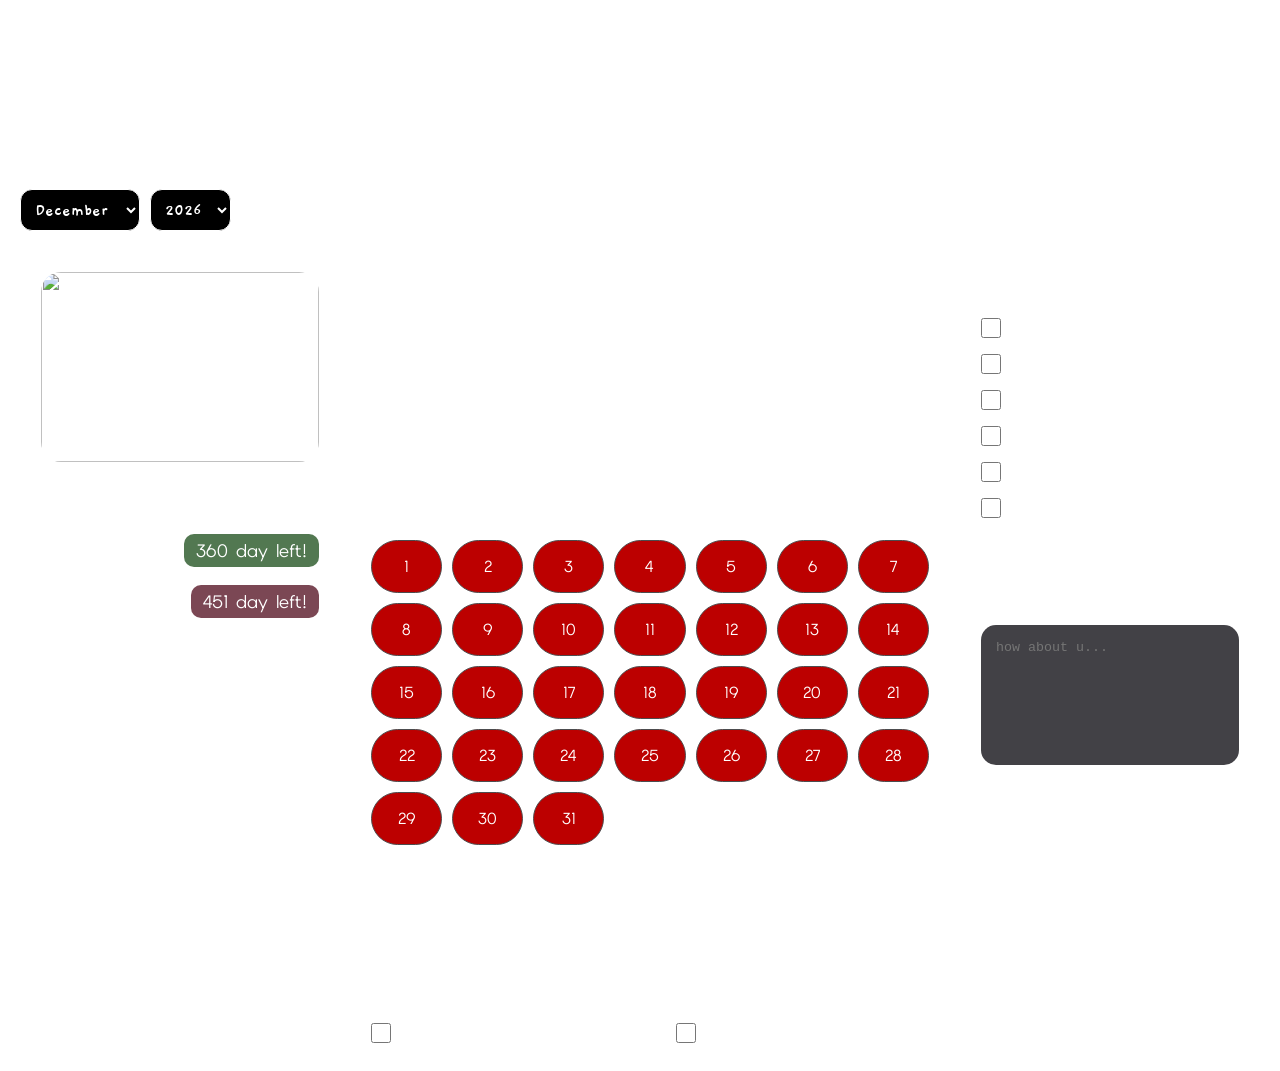
==== game.html @ fe56dc9c "Add files via upload" ====
<!DOCTYPE html>
<html lang="th">

<head>
    <meta charset="UTF-8" />
    <meta name="viewport" content="width=device-width, initial-scale=1.0" />
    <link rel="preconnect" href="https://fonts.googleapis.com">
    <link rel="preconnect" href="https://fonts.gstatic.com" crossorigin>
    <link rel="icon" type="image/x-icon" href="../clover.png">
    <link rel="preconnect" href="https://fonts.googleapis.com">
    <link rel="preconnect" href="https://fonts.gstatic.com" crossorigin>
    <link
        href="https://fonts.googleapis.com/css2?family=Bitcount+Prop+Single:wght@248&family=Elms+Sans:ital,wght@0,100..900;1,100..900&family=Gaegu&family=Plus+Jakarta+Sans:ital,wght@0,200..800;1,200..800&display=swap"
        rel="stylesheet">
    <title>Study Checklist</title>

    <style>
        :root {
            --color: #ffffff;
            --bac: ;
            --dayred: #bc0000;
            --daygreen: green;
            --progress: #ffffff;

        }

        .gaegu-regular {
            font-family: "Gaegu", sans-serif;
            font-weight: 400;
            font-style: normal;
        }

        .bitcount-prop-single {
            font-family: "Bitcount Prop Single", system-ui;
            font-optical-sizing: auto;
            font-weight: 248;
            font-style: normal;
            font-variation-settings:
                "slnt" 0,
                "CRSV" 0.5,
                "ELSH" 0,
                "ELXP" 0;
        }

        .elms-sans {
            font-family: "Elms Sans", sans-serif;
            font-optical-sizing: auto;
            font-weight: 200;
            font-style: normal;
        }

        * {
            margin: 0;
            padding: 0;
            box-sizing: border-box;
        }

        body {
            background: url(https://i.pinimg.com/736x/06/e0/ad/06e0adb86043ca35efed46d8f6ef6352.jpg);
            background-size: cover;
            color: var(--color);
            padding: 20px;
            font-family: "Elms Sans", sans-serif;
            font-weight: 400;
        }

        .back {
            width: 140px;
            margin: 10px;
            padding: 10px;
            color: white;
            border: 1px solid white;
            text-align: center;
            border-radius: 90px;
        }

        .back a {
            text-decoration: none;
            color: white;
        }

        .back a:hover {
            text-decoration: underline;
            color: #98daee;
        }

        /* MAIN */
        .container {
            max-width: 1500px;
            margin: auto;
        }

        h1 {
            text-align: center;
            border-radius: 90px;
            padding: 15px;
            border: 1px solid var;
            width: 100%;
            background-color: var(--bac);
            font-size: 45px;
            margin-bottom: 20px;
            font-family: "Gaegu", sans-serif;
        }

        h2 {
            font-family: "Gaegu", sans-serif;
            font-weight: 600;
        }

        /* TOP BAR */
        .top-bar {
            display: flex;
            gap: 10px;
            flex-wrap: wrap;
            margin-bottom: 20px;

        }

        select {
            padding: 10px;
            border: none;
            border-radius: 12px;
            border: 1px solid var(--color);
            background: black;
            color: var(--color);
            font-size: 18px;
            font-family: "Gaegu", sans-serif;
            font-weight: 600;
        }

        /* LAYOUT */
        .layout {
            display: flex;
            gap: 10px;
            align-items: flex-start;

        }

        /* main */
        main {
            flex: 2;
            height: 800px;
            overflow: hidden;
            overflow-y: auto;
            overflow-x: hidden;

        }

        ::-webkit-scrollbar {
            scrollbar-width: none;
        }

        main::-webkit-scrollbar {
            width: 8px;
        }

        /* RIGHT */
        .right-sidebar {
            flex: 1;
        }

        /* CARD */
        .card {
            background: var(--bc);
            border: 1px solid var(--color);
            padding: 20px;
            border-radius: 15px;
            margin-bottom: 20px;
        }

        .box {
            display: flex;
            gap: 10px
        }

        /* CALENDAR */
        .calendar {
            display: grid;
            grid-template-columns: repeat(7, 1fr);
            gap: 10px;
            margin-top: 20px;
        }

        .day {
            border: 1px solid #4c4c4e;
            background-color: var(--dayred);
            color: var(--color);
            padding: 15px;
            border-radius: 100px;
            text-align: center;
            cursor: pointer;
            transition: 0.2s;
            user-select: none;
        }

        .day:hover {
            transform: scale(1.05);
        }

        .done {
            background: var(--daygreen) !important;
        }

        /* PROGRESS BAR */
        .progress-container {
            width: 100%;
            height: 22px;
            background: var(--progress);
            border-radius: 20px;
            overflow: hidden;
            margin-top: 15px;
        }

        .progress {
            height: 100%;
            width: 0%;
            background: #ffe46a;
            transition: 0.3s;
        }

        /* YEAR */
        .level-box {
            display: flex;
            justify-content: space-between;
            align-items: center;
            gap: 10px;
            flex-wrap: wrap;
        }

        /* TEXTAREA */
        textarea {
            width: 100%;
            height: 140px;
            margin-top: 15px;
            border: none;
            border-radius: 15px;
            padding: 15px;
            background: #424146;
            color: var(--color);
            resize: none;
        }

        /* TASKS */
        .task,
        .checklist-item {
            display: flex;
            align-items: center;
            gap: 10px;
            margin-top: 15px;
        }

        input[type="checkbox"] {
            width: 20px;
            height: 20px;
        }

        /* TEXT */
        .small-text {
            opacity: 0.8;
            margin-top: 10px;
        }

        .dday-card {
            height: auto;
            width: 320px;
            border: 1px solid var(--color);
            padding: 20px;
            border-radius: 15px;
            color: var(--color);

        }

        .dday-image {

            width: 100%;
            height: 190px;
            object-fit: cover;
            border-radius: 20px;
            margin-bottom: 20px;
            background-position: center 50%;

        }

        .dday-card h2 {
            margin-bottom: 25px;
            font-size: 20px;
        }

        .dday-item {

            display: flex;
            align-items: center;
            justify-content: space-between;
            margin-bottom: 18px;
            font-size: 18px;

        }

        .dday-item span:last-child {

            padding: 5px 12px;
            border-radius: 10px;

        }

        .pink span:last-child {

            background: #527851;

        }

        .green span:last-child {

            background: #7b4754;

        }

        /* MOBILE */
        @media (max-width: 600px) {

            .dday-card {
                width: 100%;
                padding: 15px;
                border-radius: 20px;
            }

            .dday-card h2 {
                font-size: 24px;
            }

            .dday-item {
                font-size: 18px;
            }

            .dday-image {
                height: 150px;
            }

        }
    </style>
</head>

<body>

    <body>

        <div class="back">
            <a href="index.html">Back Home</a>
        </div>

        <div class="container">

            <h1>Study Checklist</h1>

            <!-- MONTH YEAR -->
            <div class="top-bar">

                <select id="monthSelect"></select>

                <select id="yearSelect"></select>

            </div>

            <div class="layout">

                <!-- LEFT -->
                <div class="dday-card">

                    <img src="https://media1.tenor.com/m/Ib9QHJZJxbwAAAAC/denji-chainsaw-man.gif" class="dday-image">

                    <h2>✿ d-day counter</h2>

                    <div class="dday-item pink">
                        <span>TGAT-TPAT</span>
                        <span id="tgatDay"></span>
                    </div>

                    <div class="dday-item green">
                        <span>ALEVEL</span>
                        <span id="alevelDay"></span>
                    </div>

                </div>


                <!-- MAIN -->
                <main>

                    <!-- YEAR STREAK -->
                    <div class="card">

                        <div class="level-box">

                            <div>
                                <h2>Year Streak</h2>
                                <p id="streakText">0 Days</p>
                            </div>

                            <div>
                                <h2 id="levelText">Level 1</h2>
                            </div>

                        </div>

                        <div class="progress-container">
                            <div class="progress" id="yearProgress"></div>
                        </div>

                    </div>


                    <!-- CALENDAR -->
                    <div class="card">

                        <h2>Monthly Study Tracker</h2>

                        <div class="progress-container">
                            <div class="progress" id="monthProgress"></div>
                        </div>

                        <p class="small-text" id="monthText">
                            0%
                        </p>

                        <div class="calendar" id="calendar"></div>

                    </div>


                    <!-- SUBJECT BOX -->
                    <div class="box">


                        <!-- SUBJECT 1 -->
                        <div class="card">

                            <h2>MATH</h2>

                            <div class="progress-container">
                                <div class="progress" id="subjectProgress1"></div>
                            </div>

                            <p class="small-text" id="subjectText1">
                                0%
                            </p>

                            <div class="task">
                                <input type="checkbox" class="subjectCheck1">
                                <label>เซต</label>
                            </div>

                            <div class="task">
                                <input type="checkbox" class="subjectCheck1">
                                <label>ตรรกศาสตร์</label>
                            </div>

                            <div class="task">
                                <input type="checkbox" class="subjectCheck1">
                                <label>จำนวนจริง</label>
                            </div>

                            <div class="task">
                                <input type="checkbox" class="subjectCheck1">
                                <label>ความสัมพันธ์และฟังก์ชัน</label>
                            </div>

                            <div class="task">
                                <input type="checkbox" class="subjectCheck1">
                                <label>ฟังก์ชันเอกซ์โพเนนเชียลและฟังก์ชันลอการิทึม</label>
                            </div>

                            <div class="task">
                                <input type="checkbox" class="subjectCheck1">
                                <label>เรขาคณิตวิเคราะห์และภาคตัดกรวย</label>
                            </div>

                            <div class="task">
                                <input type="checkbox" class="subjectCheck1">
                                <label>หลักการนับเบื้องต้น</label>
                            </div>

                            <div class="task">
                                <input type="checkbox" class="subjectCheck1">
                                <label>ความน่าจะเป็น</label>
                            </div>

                            <div class="task">
                                <input type="checkbox" class="subjectCheck1">
                                <label>ฟังก์ชันตรีโกณมิติ</label>
                            </div>

                            <div class="task">
                                <input type="checkbox" class="subjectCheck1">
                                <label>เมทริกซ์</label>
                            </div>

                            <div class="task">
                                <input type="checkbox" class="subjectCheck1">
                                <label>เวกเตอร์</label>
                            </div>

                            <div class="task">
                                <input type="checkbox" class="subjectCheck1">
                                <label>จำนวนเชิงซ้อน</label>
                            </div>


                            <div class="task">
                                <input type="checkbox" class="subjectCheck1">
                                <label>ลำดับและอนุกรม</label>
                            </div>

                            <div class="task">
                                <input type="checkbox" class="subjectCheck1">
                                <label>แคลคูลัสเบื้องต้น</label>
                            </div>

                            <div class="task">
                                <input type="checkbox" class="subjectCheck1">
                                <label>ความหมายของสถิติศาสตร์และข้อมูล</label>
                            </div>

                            <div class="task">
                                <input type="checkbox" class="subjectCheck1">
                                <label>การวิเคราะห์และนำเสนอข้อมูลเชิงคุณภาพ</label>
                            </div>

                            <div class="task">
                                <input type="checkbox" class="subjectCheck1">
                                <label>การวิเคราะห์และนำเสนอข้อมูลเชิงปริมาณ</label>
                            </div>

                            <div class="task">
                                <input type="checkbox" class="subjectCheck1">
                                <label>ตัวแปรสุ่มและการแจกแจงความน่าจะเป็น</label>
                            </div>

                        </div>



                        <!-- SUBJECT 2 -->
                        <div class="card">

                            <h2>ALEVEL MATH 1</h2>

                            <div class="progress-container">
                                <div class="progress" id="subjectProgress2"></div>
                            </div>

                            <p class="small-text" id="subjectText2">
                                0%
                            </p>

                            <div class="task">
                                <input type="checkbox" class="subjectCheck2">
                                <label>เซต</label>
                            </div>

                            <div class="task">
                                <input type="checkbox" class="subjectCheck2">
                                <label>ตรรกศาสตร์</label>
                            </div>

                            <div class="task">
                                <input type="checkbox" class="subjectCheck2">
                                <label>จำนวนจริง</label>
                            </div>

                            <div class="task">
                                <input type="checkbox" class="subjectCheck2">
                                <label>ความสัมพันธ์และฟังก์ชัน</label>
                            </div>

                            <div class="task">
                                <input type="checkbox" class="subjectCheck2">
                                <label>ฟังก์ชันเอกซ์โพเนนเชียลและฟังก์ชันลอการิทึม</label>
                            </div>

                            <div class="task">
                                <input type="checkbox" class="subjectCheck2">
                                <label>เรขาคณิตวิเคราะห์และภาคตัดกรวย</label>
                            </div>

                            <div class="task">
                                <input type="checkbox" class="subjectCheck1">
                                <label>หลักการนับเบื้องต้น</label>
                            </div>

                            <div class="task">
                                <input type="checkbox" class="subjectCheck1">
                                <label>ความน่าจะเป็น</label>
                            </div>

                            <div class="task">
                                <input type="checkbox" class="subjectCheck2">
                                <label>ฟังก์ชันตรีโกณมิติ</label>
                            </div>

                            <div class="task">
                                <input type="checkbox" class="subjectCheck2">
                                <label>เมทริกซ์</label>
                            </div>

                            <div class="task">
                                <input type="checkbox" class="subjectCheck2">
                                <label>เวกเตอร์</label>
                            </div>

                            <div class="task">
                                <input type="checkbox" class="subjectCheck2">
                                <label>จำนวนเชิงซ้อน</label>
                            </div>

                            <div class="task">
                                <input type="checkbox" class="subjectCheck2">
                                <label>ลำดับและอนุกรม</label>
                            </div>

                            <div class="task">
                                <input type="checkbox" class="subjectCheck2">
                                <label>แคลคูลัสเบื้องต้น</label>
                            </div>

                            <div class="task">
                                <input type="checkbox" class="subjectCheck2">
                                <label>ความหมายของสถิติศาสตร์และข้อมูล</label>
                            </div>

                            <div class="task">
                                <input type="checkbox" class="subjectCheck2">
                                <label>การวิเคราะห์และนำเสนอข้อมูลเชิงคุณภาพ</label>
                            </div>

                            <div class="task">
                                <input type="checkbox" class="subjectCheck2">
                                <label>การวิเคราะห์และนำเสนอข้อมูลเชิงปริมาณ</label>
                            </div>

                            <div class="task">
                                <input type="checkbox" class="subjectCheck2">
                                <label>ตัวแปรสุ่มและการแจกแจงความน่าจะเป็น</label>
                            </div>

                        </div>

                    </div>

                </main>


                <!-- RIGHT -->
                <div class="right-sidebar">

                    <!-- DAILY CHECKLIST -->
                    <div class="card">

                        <h2>Checklist</h2>

                        <div class="checklist-item">
                            <input type="checkbox" class="dailyCheck">
                            <label>ALEVEL MATH 1 3/71</label>
                        </div>

                        <div class="checklist-item">
                            <input type="checkbox" class="dailyCheck">
                            <label>TPAT 3 12/70</label>
                        </div>

                        <div class="checklist-item">
                            <input type="checkbox" class="dailyCheck">
                            <label>ALEVEL PHYSICS 3/71</label>
                        </div>

                        <div class="checklist-item">
                            <input type="checkbox" class="dailyCheck">
                            <label>TGAT 1 12/70</label>
                        </div>
                        <div class="checklist-item">
                            <input type="checkbox" class="dailyCheck">
                            <label>TGAT 2 12/70</label>
                        </div>
                        <div class="checklist-item">
                            <input type="checkbox" class="dailyCheck">
                            <label>TGAT 3 12/70</label>
                        </div>

                    </div>


                    <!-- STUDY STATEMENT -->
                    <div class="card">

                        <h2>Study Statement</h2>

                        <textarea id="statement" placeholder="how about u..."></textarea>

                    </div>

                </div>

            </div>

        </div>



        <script>

            // ELEMENTS
            const calendar =
                document.getElementById("calendar");

            const monthSelect =
                document.getElementById("monthSelect");

            const yearSelect =
                document.getElementById("yearSelect");

            const monthProgress =
                document.getElementById("monthProgress");

            const monthText =
                document.getElementById("monthText");

            const yearProgress =
                document.getElementById("yearProgress");

            const streakText =
                document.getElementById("streakText");

            const levelText =
                document.getElementById("levelText");

            const statement =
                document.getElementById("statement");


            // MONTHS
            const months = [
                "January",
                "February",
                "March",
                "April",
                "May",
                "June",
                "July",
                "August",
                "September",
                "October",
                "November",
                "December"
            ];


            // DATE
            const currentDate =
                new Date();


            // CREATE MONTH
            months.forEach((month, index) => {

                const option =
                    document.createElement("option");

                option.value = index;
                option.textContent = month;

                monthSelect.appendChild(option);

            });


            // CREATE YEAR
            for (let year = 2026; year <= 2035; year++) {

                const option =
                    document.createElement("option");

                option.value = year;
                option.textContent = year;

                yearSelect.appendChild(option);

            }


            // DEFAULT
            monthSelect.value =
                currentDate.getMonth();

            yearSelect.value =
                currentDate.getFullYear();


            // SAVE
            function saveData(key, data) {

                localStorage.setItem(
                    key,
                    JSON.stringify(data)
                );

            }


            // LOAD
            function loadData(key) {

                return JSON.parse(
                    localStorage.getItem(key)
                ) || [];

            }


            // CALENDAR
            function renderCalendar() {

                calendar.innerHTML = "";

                const month =
                    parseInt(monthSelect.value);

                const year =
                    parseInt(yearSelect.value);

                const daysInMonth =
                    new Date(
                        year,
                        month + 1,
                        0
                    ).getDate();

                const storageKey =
                    `calendar-${month}-${year}`;

                let savedDays =
                    loadData(storageKey);

                for (let day = 1; day <= daysInMonth; day++) {

                    const div =
                        document.createElement("div");

                    div.classList.add("day");

                    div.textContent = day;

                    if (savedDays.includes(day)) {

                        div.classList.add("done");

                    }

                    div.addEventListener("click", () => {

                        div.classList.toggle("done");

                        if (savedDays.includes(day)) {

                            savedDays =
                                savedDays.filter(
                                    d => d !== day
                                );

                        } else {

                            savedDays.push(day);

                        }

                        saveData(storageKey, savedDays);

                        updateMonthProgress(
                            daysInMonth,
                            savedDays.length
                        );

                        updateYearStats();

                    });

                    calendar.appendChild(div);

                }

                updateMonthProgress(
                    daysInMonth,
                    savedDays.length
                );

                loadStatement();

            }


            // MONTH PROGRESS
            function updateMonthProgress(total, done) {

                const percent =
                    Math.round(
                        (done / total) * 100
                    );

                monthProgress.style.width =
                    percent + "%";

                monthText.textContent =
                    percent + "% Complete";

            }


            // YEAR STREAK
            function updateYearStats() {

                let totalDone = 0;

                for (let m = 0; m < 12; m++) {

                    const key =
                        `calendar-${m}-${yearSelect.value}`;

                    const data =
                        loadData(key);

                    totalDone += data.length;

                }

                streakText.textContent =
                    totalDone + " Days";

                const percent =
                    Math.min(
                        (totalDone / 365) * 100,
                        100
                    );

                yearProgress.style.width =
                    percent + "%";

                let level = 1;

                if (totalDone >= 30) level = 2;
                if (totalDone >= 60) level = 3;
                if (totalDone >= 120) level = 4;
                if (totalDone >= 200) level = 5;
                if (totalDone >= 300) level = 6;

                levelText.textContent =
                    "Level " + level;

            }


            // STATEMENT
            function getStatementKey() {

                return `statement-${monthSelect.value}-${yearSelect.value}`;

            }


            function loadStatement() {

                const key =
                    getStatementKey();

                statement.value =
                    localStorage.getItem(key)
                    || "";

            }


            statement.addEventListener("input", () => {

                const key =
                    getStatementKey();

                localStorage.setItem(
                    key,
                    statement.value
                );

            });


            // SUBJECT FUNCTION
            function setupSubject(
                checkClass,
                progressId,
                textId,
                storageKey
            ) {

                const checks =
                    document.querySelectorAll(checkClass);

                const progress =
                    document.getElementById(progressId);

                const text =
                    document.getElementById(textId);


                // LOAD
                const saved =
                    JSON.parse(
                        localStorage.getItem(storageKey)
                    ) || [];

                checks.forEach((check, index) => {

                    check.checked =
                        saved[index] || false;

                    check.addEventListener(
                        "change",
                        update
                    );

                });


                // UPDATE
                function update() {

                    let checked = 0;

                    checks.forEach(check => {

                        if (check.checked) {

                            checked++;

                        }

                    });

                    const percent =
                        Math.round(
                            (checked / checks.length) * 100
                        );

                    progress.style.width =
                        percent + "%";

                    text.textContent =
                        percent + "% Complete";


                    // SAVE
                    const saveArray = [];

                    checks.forEach(check => {

                        saveArray.push(check.checked);

                    });

                    localStorage.setItem(
                        storageKey,
                        JSON.stringify(saveArray)
                    );

                }

                update();

            }


            // START SUBJECT
            setupSubject(
                ".subjectCheck1",
                "subjectProgress1",
                "subjectText1",
                "subjectSave1"
            );

            setupSubject(
                ".subjectCheck2",
                "subjectProgress2",
                "subjectText2",
                "subjectSave2"
            );


            // DAILY CHECKLIST
            const dailyChecks =
                document.querySelectorAll(".dailyCheck");

            const savedDaily =
                JSON.parse(
                    localStorage.getItem("dailyChecks")
                ) || [];

            dailyChecks.forEach((check, index) => {

                check.checked =
                    savedDaily[index] || false;

                check.addEventListener("change", () => {

                    const saveArray = [];

                    dailyChecks.forEach(box => {

                        saveArray.push(box.checked);

                    });

                    localStorage.setItem(
                        "dailyChecks",
                        JSON.stringify(saveArray)
                    );

                });

            });


            // CHANGE MONTH
            monthSelect.addEventListener(
                "change",
                () => {

                    renderCalendar();
                    updateYearStats();

                }
            );


            // CHANGE YEAR
            yearSelect.addEventListener(
                "change",
                () => {

                    renderCalendar();
                    updateYearStats();

                }
            );


            // START
            renderCalendar();
            updateYearStats();


            // TGAT DATE
            const tgatDate =
                new Date("2027-12-01");

            // ALEVEL DATE
            const alevelDate =
                new Date("2028-03-01");


            // TODAY
            const today =
                new Date();


            // FUNCTION
            function getDaysLeft(targetDate) {

                const diff =
                    targetDate - today;

                const days =
                    Math.ceil(
                        diff / (1000 * 60 * 60 * 24)
                    );

                return days;

            }


            // SHOW TGAT
            document.getElementById("tgatDay")
                .innerText =
                getDaysLeft(tgatDate)
                + " day left!";


            // SHOW ALEVEL
            document.getElementById("alevelDay")
                .innerText =
                getDaysLeft(alevelDate)
                + " day left!";

        </script>

    </body>


</html>
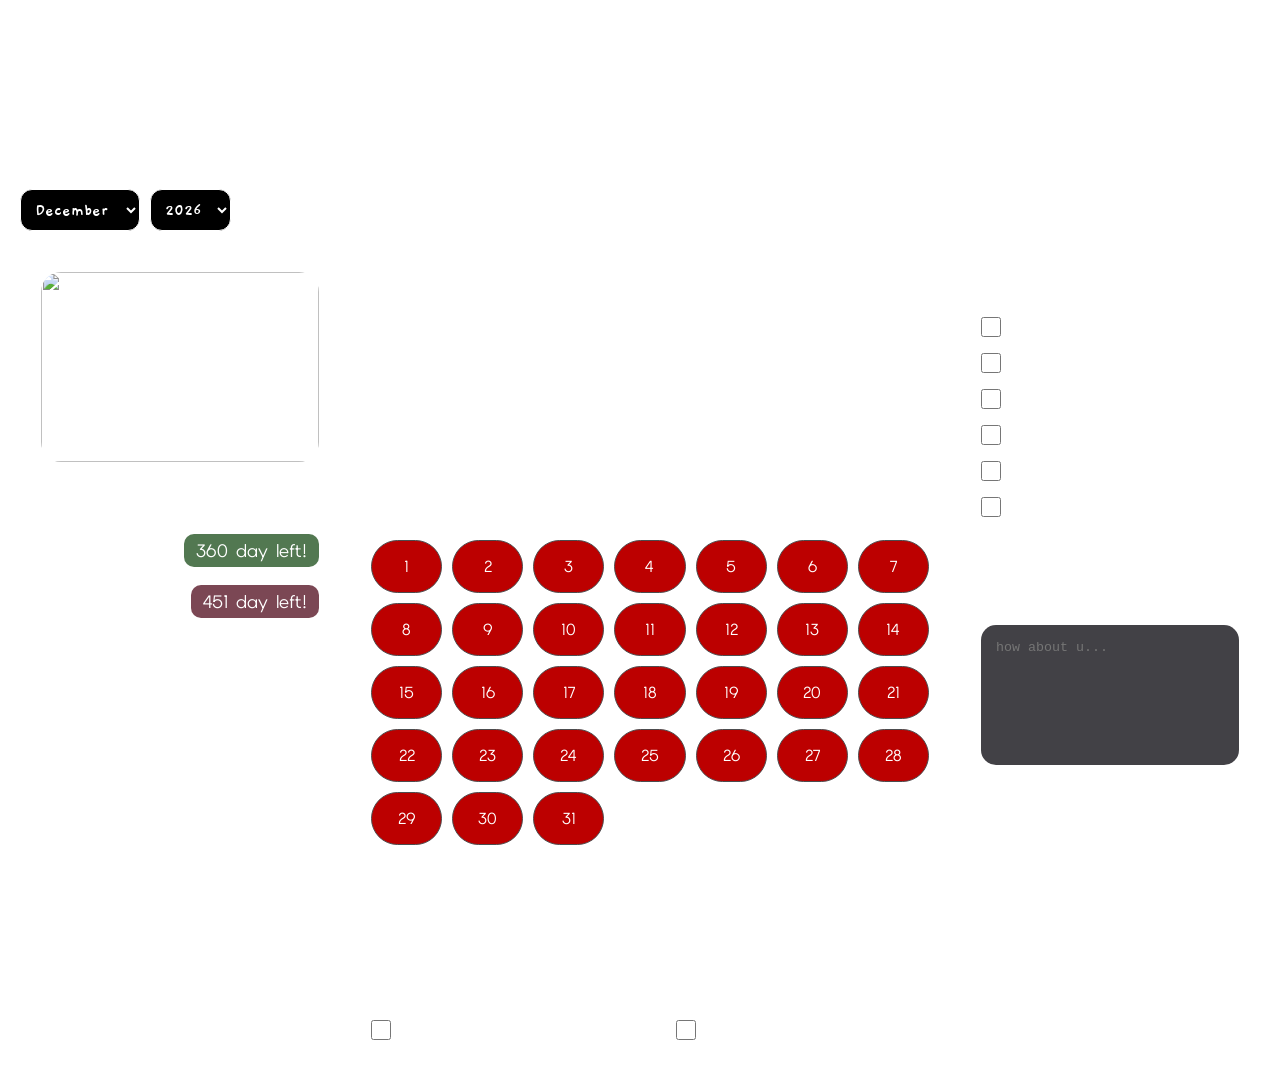
==== commit 5899b2df: "Add files via upload" ====
--- a/game.html
+++ b/game.html
@@ -56,8 +56,13 @@
         }
 
         body {
-            background: url(https://i.pinimg.com/736x/06/e0/ad/06e0adb86043ca35efed46d8f6ef6352.jpg);
+            background: url(https://i.pinimg.com/originals/8a/cc/22/8acc22e8f29808dd8f21ffba5c4d32c8.gif);
+
             background-size: cover;
+            background-position: center;
+            background-repeat: no-repeat;
+            background-attachment: fixed;
+
             color: var(--color);
             padding: 20px;
             font-family: "Elms Sans", sans-serif;
@@ -244,7 +249,6 @@
         .task,
         .checklist-item {
             display: flex;
-            align-items: center;
             gap: 10px;
             margin-top: 15px;
         }
@@ -315,25 +319,128 @@
 
         }
 
-        /* MOBILE */
-        @media (max-width: 600px) {
+        /* =========================
+   MOBILE RESPONSIVE
+========================= */
+        @media (max-width: 900px) {
+
+            body {
+                padding: 10px;
+                background-size: cover;
+                background-position: center;
+            }
+
+            h1 {
+                font-size: 32px;
+                padding: 12px;
+            }
+
+            .layout {
+                flex-direction: column;
+            }
+
+            main {
+                width: 100%;
+                height: auto;
+                overflow: visible;
+            }
+
+            .right-sidebar {
+                width: 100%;
+            }
 
             .dday-card {
                 width: 100%;
-                padding: 15px;
-                border-radius: 20px;
-            }
-
-            .dday-card h2 {
-                font-size: 24px;
+            }
+
+            .box {
+                flex-direction: column;
+            }
+
+            .card {
+                width: 100%;
+            }
+
+            .calendar {
+                grid-template-columns: repeat(7, 1fr);
+                gap: 0px;
+            }
+
+            .day {
+                padding: 10px;
+                font-size: 14px;
+            }
+
+            .top-bar {
+                flex-direction: column;
+            }
+
+            select {
+                width: 100%;
+                font-size: 16px;
+            }
+
+            textarea {
+                height: 120px;
+                font-size: 16px;
+            }
+
+            .task label,
+            .checklist-item label {
+                font-size: 15px;
+                word-break: break-word;
+            }
+
+            .progress-container {
+                height: 18px;
+            }
+
+            .dday-image {
+                height: 180px;
             }
 
             .dday-item {
-                font-size: 18px;
-            }
-
-            .dday-image {
-                height: 150px;
+                font-size: 16px;
+            }
+
+            .back {
+                width: 100%;
+            }
+
+        }
+
+
+        /* =========================
+   EXTRA SMALL PHONE
+========================= */
+        @media (max-width: 500px) {
+
+            h1 {
+                font-size: 26px;
+            }
+
+            .calendar {
+                gap: 4px;
+            }
+
+            .day {
+                padding: 8px;
+                font-size: 12px;
+            }
+
+            .task,
+            .checklist-item {
+                align-items: flex-start;
+            }
+
+            input[type="checkbox"] {
+                min-width: 18px;
+                min-height: 18px;
+            }
+
+            .dday-card h2,
+            .card h2 {
+                font-size: 22px;
             }
 
         }
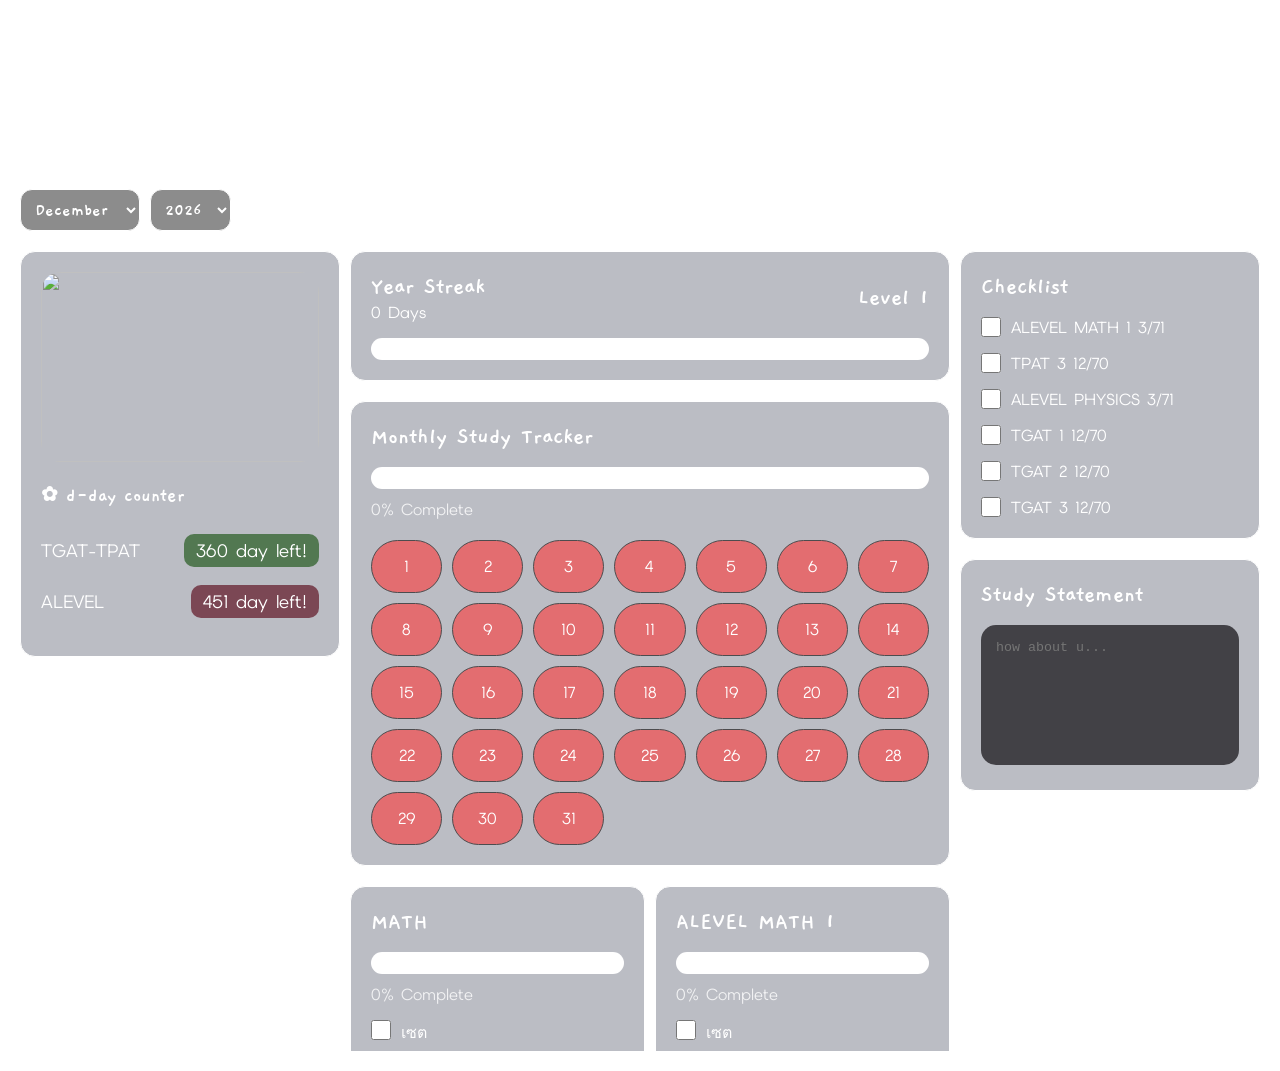
==== commit 87e238bf: "Add files via upload" ====
--- a/game.html
+++ b/game.html
@@ -17,9 +17,9 @@
     <style>
         :root {
             --color: #ffffff;
-            --bac: ;
-            --dayred: #bc0000;
-            --daygreen: green;
+            --bc: #4f536562 ;
+            --dayred: #ff383898;
+            --daygreen: #00806d;
             --progress: #ffffff;
 
         }
@@ -56,10 +56,10 @@
         }
 
         body {
-            background: url(https://i.pinimg.com/originals/8a/cc/22/8acc22e8f29808dd8f21ffba5c4d32c8.gif);
+            background-image: url(https://i.pinimg.com/1200x/a9/d9/ae/a9d9ae0bee74aacb2fb7d753afb400bb.jpg);;
 
             background-size: cover;
-            background-position: center;
+            background-position: center 20%;
             background-repeat: no-repeat;
             background-attachment: fixed;
 
@@ -126,7 +126,7 @@
             border: none;
             border-radius: 12px;
             border: 1px solid var(--color);
-            background: black;
+            background: #00000073;
             color: var(--color);
             font-size: 18px;
             font-family: "Gaegu", sans-serif;
@@ -270,6 +270,7 @@
             border: 1px solid var(--color);
             padding: 20px;
             border-radius: 15px;
+            background: var(--bc);
             color: var(--color);
 
         }
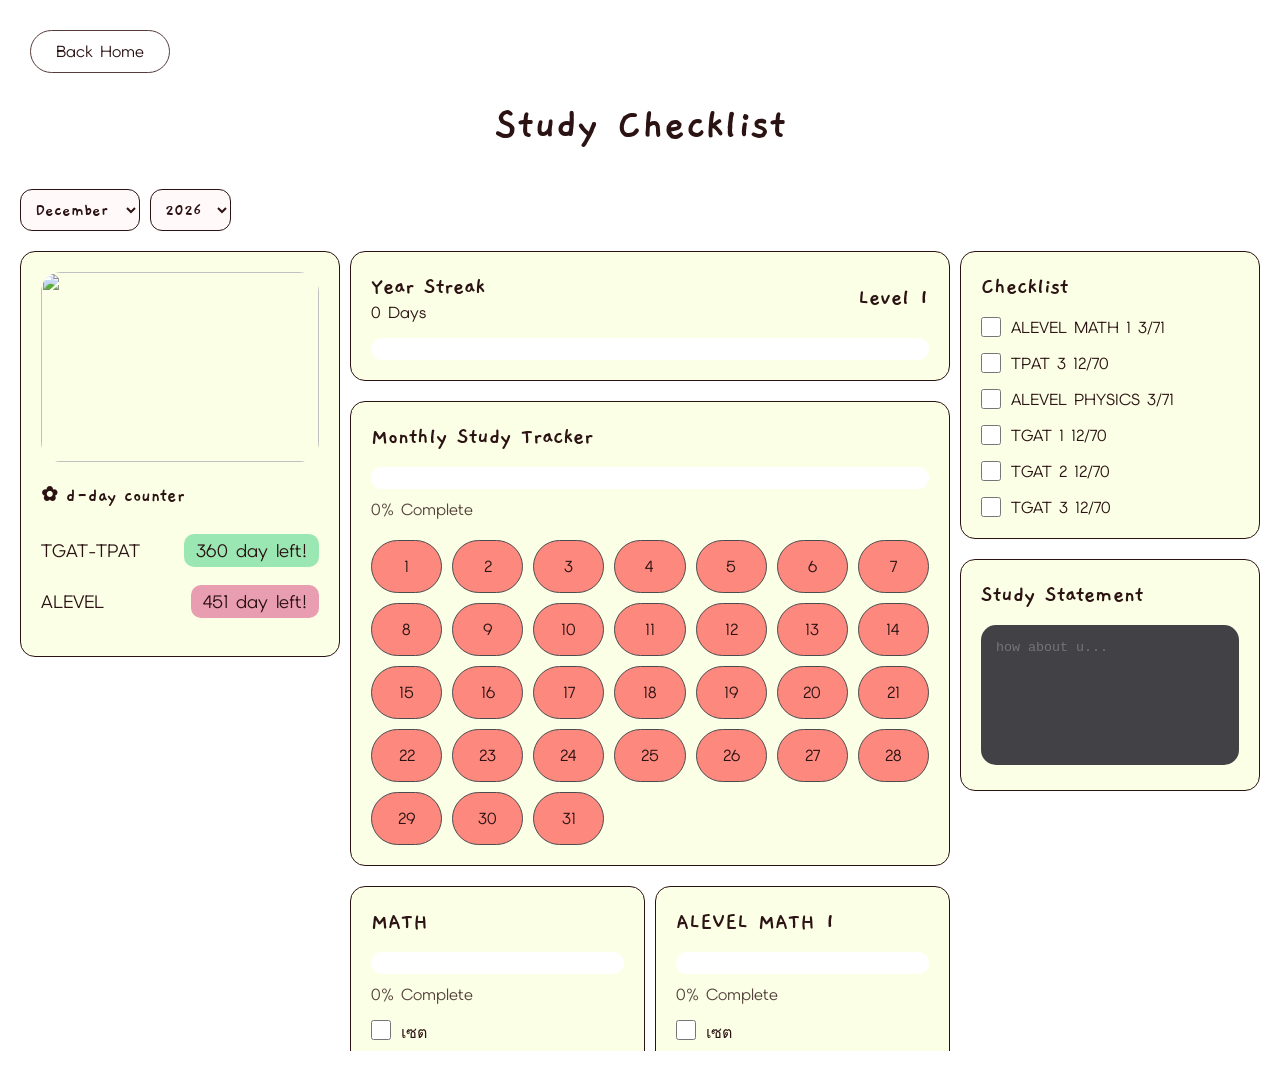
==== commit 4e8ea786: "Add files via upload" ====
--- a/game.html
+++ b/game.html
@@ -1,5 +1,5 @@
 <!DOCTYPE html>
-<html lang="th">
+<html lang="en">
 
 <head>
     <meta charset="UTF-8" />
@@ -16,8 +16,8 @@
 
     <style>
         :root {
-            --color: #ffffff;
-            --bc: #4f536562 ;
+            --color: #2c1313;
+            --bc: #f5ffbd62;
             --dayred: #ff383898;
             --daygreen: #00806d;
             --progress: #ffffff;
@@ -56,11 +56,9 @@
         }
 
         body {
-            background-image: url(https://i.pinimg.com/1200x/a9/d9/ae/a9d9ae0bee74aacb2fb7d753afb400bb.jpg);;
-
-            background-size: cover;
+             background: url(https://i.pinimg.com/736x/4d/8b/07/4d8b079149e6b0862548e031aec3b53f.jpg);
+    background-size: 500px;
             background-position: center 20%;
-            background-repeat: no-repeat;
             background-attachment: fixed;
 
             color: var(--color);
@@ -73,20 +71,20 @@
             width: 140px;
             margin: 10px;
             padding: 10px;
-            color: white;
-            border: 1px solid white;
+            color: var(--color);
+            border: 1px solid #593d3d;
             text-align: center;
             border-radius: 90px;
         }
 
         .back a {
             text-decoration: none;
-            color: white;
+            color: var(--color);
         }
 
         .back a:hover {
             text-decoration: underline;
-            color: #98daee;
+            color: #1c923b;
         }
 
         /* MAIN */
@@ -126,7 +124,7 @@
             border: none;
             border-radius: 12px;
             border: 1px solid var(--color);
-            background: #00000073;
+            background: #fff1f173;
             color: var(--color);
             font-size: 18px;
             font-family: "Gaegu", sans-serif;
@@ -219,7 +217,7 @@
         .progress {
             height: 100%;
             width: 0%;
-            background: #ffe46a;
+            background: #06c189;
             transition: 0.3s;
         }
 
@@ -310,13 +308,13 @@
 
         .pink span:last-child {
 
-            background: #527851;
+            background: #9ae7b3;
 
         }
 
         .green span:last-child {
 
-            background: #7b4754;
+            background: #e89db0;
 
         }
 
@@ -406,6 +404,7 @@
 
             .back {
                 width: 100%;
+                margin: 2px;
             }
 
         }
@@ -474,7 +473,7 @@
                 <!-- LEFT -->
                 <div class="dday-card">
 
-                    <img src="https://media1.tenor.com/m/Ib9QHJZJxbwAAAAC/denji-chainsaw-man.gif" class="dday-image">
+                    <img src="https://media1.tenor.com/m/7u859vMt3zIAAAAC/yuta-yuta-okkotsu.gif" class="dday-image">
 
                     <h2>✿ d-day counter</h2>
 
